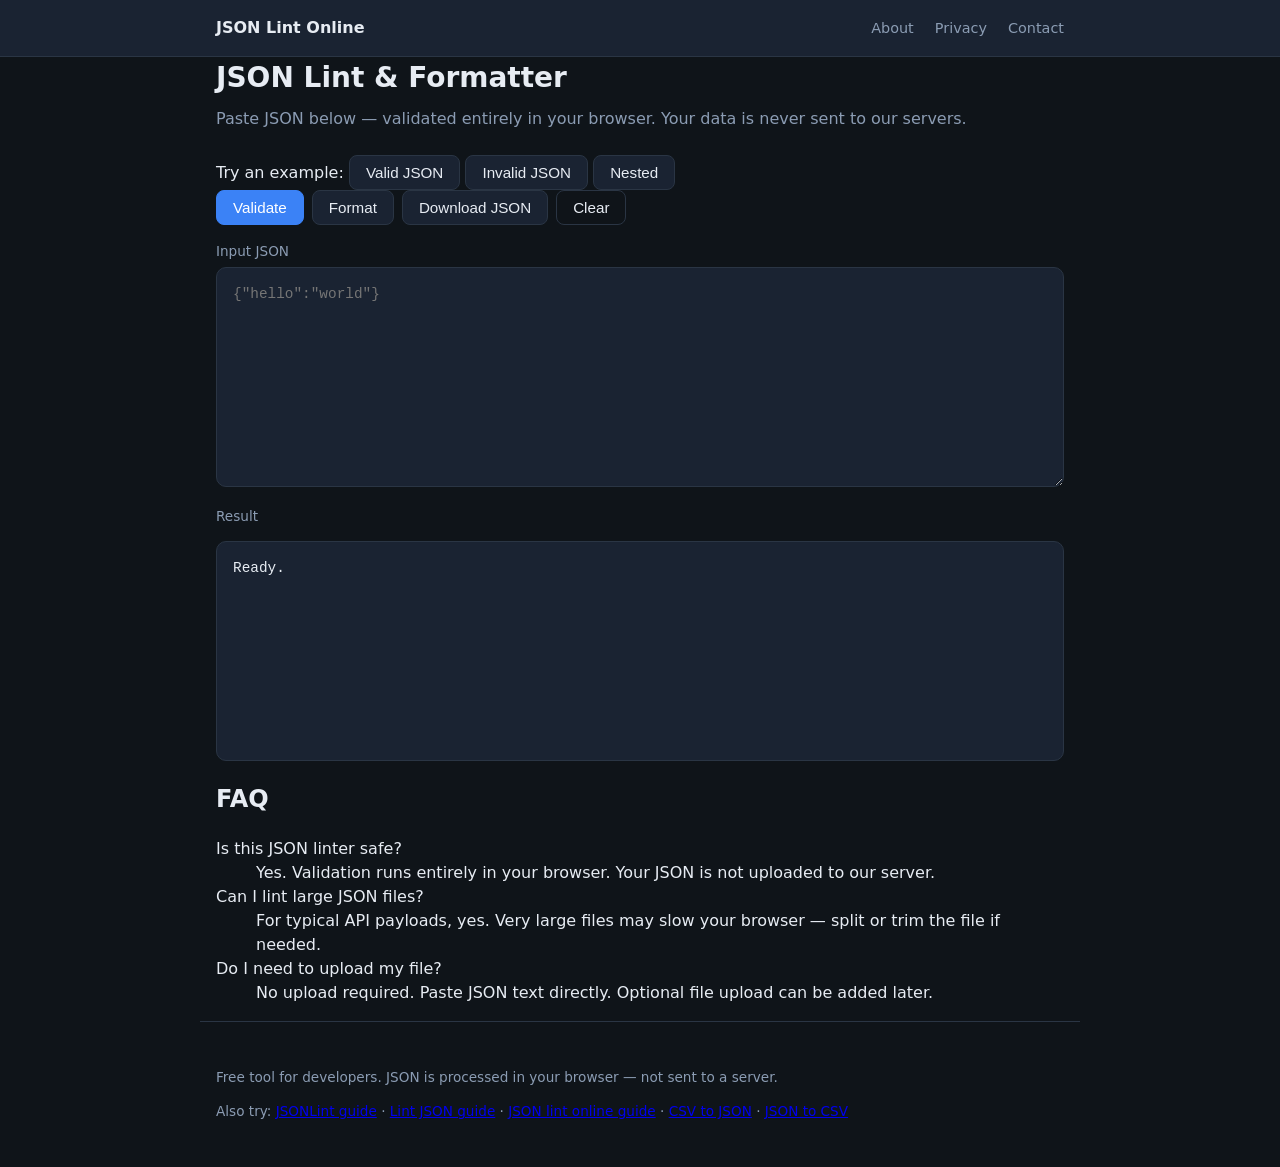
==== index.html @ bdffb9e6 "Add jsonlint.html content page aligned to GSC query jsonlint. Cross-link content pages; update sitem" ====
<!DOCTYPE html>
<html lang="en">
  <head>
    <meta charset="UTF-8" />
    <script async src="https://www.googletagmanager.com/gtag/js?id=G-WXPLZ9SQD4"></script>
    <script>
      window.dataLayer = window.dataLayer || [];
      function gtag() {
        dataLayer.push(arguments);
      }
      gtag("js", new Date());
      gtag("config", "G-WXPLZ9SQD4");
    </script>
    <meta name="google-site-verification" content="0L_odWiMxpRRxOa7MITlnzOhQbnFJM3Ldc9F_dQR2lQ" />
    <meta name="viewport" content="width=device-width, initial-scale=1.0" />
    <title>JSON Lint Online – Validate &amp; Format JSON</title>
    <meta
      name="description"
      content="Free online JSON linter and formatter. Paste JSON, validate syntax, and pretty-print in one click."
    />
    <link rel="stylesheet" href="/style.css" />
  </head>
  <body>
    <header class="site-header">
      <div class="wrap">
        <a class="brand" href="/">JSON Lint Online</a>
        <nav>
          <a href="/about.html">About</a>
          <a href="/privacy.html">Privacy</a>
          <a href="/contact.html">Contact</a>
        </nav>
      </div>
    </header>

    <main class="wrap">
      <h1>JSON Lint &amp; Formatter</h1>
      <p class="lead">Paste JSON below — validated entirely in your browser. Your data is never sent to our servers.</p>

      <div class="examples">
        <span class="examples-label">Try an example:</span>
        <button type="button" class="btn example" data-example="valid">Valid JSON</button>
        <button type="button" class="btn example" data-example="invalid">Invalid JSON</button>
        <button type="button" class="btn example" data-example="nested">Nested</button>
      </div>

      <div class="toolbar">
        <button type="button" id="btn-validate" class="btn primary">Validate</button>
        <button type="button" id="btn-format" class="btn">Format</button>
        <button type="button" id="btn-download" class="btn">Download JSON</button>
        <button type="button" id="btn-clear" class="btn ghost">Clear</button>
      </div>

      <label class="label" for="input">Input JSON</label>
      <textarea id="input" spellcheck="false" placeholder='{"hello":"world"}'></textarea>

      <label class="label" for="output">Result</label>
      <pre id="output" aria-live="polite">Ready.</pre>

      <section class="faq" aria-labelledby="faq-heading">
        <h2 id="faq-heading">FAQ</h2>
        <dl>
          <dt>Is this JSON linter safe?</dt>
          <dd>Yes. Validation runs entirely in your browser. Your JSON is not uploaded to our server.</dd>
          <dt>Can I lint large JSON files?</dt>
          <dd>For typical API payloads, yes. Very large files may slow your browser — split or trim the file if needed.</dd>
          <dt>Do I need to upload my file?</dt>
          <dd>No upload required. Paste JSON text directly. Optional file upload can be added later.</dd>
        </dl>
      </section>
    </main>

    <footer class="site-footer wrap">
      <p>Free tool for developers. JSON is processed in your browser — not sent to a server.</p>
      <p>
        Also try:
        <a href="/jsonlint.html">JSONLint guide</a>
        ·
        <a href="/lint-json.html">Lint JSON guide</a>
        ·
        <a href="/json-lint-online.html">JSON lint online guide</a>
        ·
        <a href="https://site2-csvtojson.pages.dev/" rel="noopener">CSV to JSON</a>
        ·
        <a href="https://site3-jsontocsv.pages.dev/" rel="noopener">JSON to CSV</a>
      </p>
    </footer>

    <script src="/app.js"></script>
  </body>
</html>
---- style.css ----
:root {
  --bg: #0f1419;
  --surface: #1a2332;
  --text: #e7ecf3;
  --muted: #8b9cb3;
  --accent: #3b82f6;
  --ok: #22c55e;
  --err: #f87171;
  --border: #2a3544;
  --font: "Segoe UI", system-ui, sans-serif;
  --mono: ui-monospace, "Cascadia Code", Consolas, monospace;
}

* {
  box-sizing: border-box;
}

body {
  margin: 0;
  font-family: var(--font);
  background: var(--bg);
  color: var(--text);
  line-height: 1.5;
}

.wrap {
  max-width: 880px;
  margin: 0 auto;
  padding: 0 1rem;
}

.site-header {
  border-bottom: 1px solid var(--border);
  background: var(--surface);
}

.site-header .wrap {
  display: flex;
  align-items: center;
  justify-content: space-between;
  min-height: 56px;
}

.brand {
  color: var(--text);
  font-weight: 700;
  text-decoration: none;
}

nav a {
  color: var(--muted);
  text-decoration: none;
  margin-left: 1rem;
  font-size: 0.9rem;
}

nav a:hover {
  color: var(--text);
}

main {
  padding: 2rem 1rem 3rem;
}

h1 {
  margin: 0 0 0.5rem;
  font-size: 1.75rem;
}

.lead {
  color: var(--muted);
  margin: 0 0 1.5rem;
}

.toolbar {
  display: flex;
  gap: 0.5rem;
  flex-wrap: wrap;
  margin-bottom: 1rem;
}

.btn {
  border: 1px solid var(--border);
  background: var(--surface);
  color: var(--text);
  padding: 0.5rem 1rem;
  border-radius: 8px;
  cursor: pointer;
  font-size: 0.95rem;
}

.btn.primary {
  background: var(--accent);
  border-color: var(--accent);
  color: #fff;
}

.btn.ghost {
  background: transparent;
}

.label {
  display: block;
  font-size: 0.85rem;
  color: var(--muted);
  margin: 0.75rem 0 0.35rem;
}

textarea,
#output {
  width: 100%;
  min-height: 220px;
  padding: 1rem;
  border-radius: 10px;
  border: 1px solid var(--border);
  background: var(--surface);
  color: var(--text);
  font-family: var(--mono);
  font-size: 0.9rem;
  line-height: 1.45;
}

#output {
  white-space: pre-wrap;
  overflow: auto;
}

#output.ok {
  border-color: color-mix(in srgb, var(--ok) 50%, var(--border));
}

#output.err {
  border-color: color-mix(in srgb, var(--err) 50%, var(--border));
  color: #fecaca;
}

.site-footer {
  padding: 2rem 1rem;
  border-top: 1px solid var(--border);
  color: var(--muted);
  font-size: 0.85rem;
}

.page-main {
  padding: 2rem 1rem 3rem;
  max-width: 720px;
  margin: 0 auto;
}

.page-main h1 {
  margin-bottom: 1rem;
}

.page-main p {
  color: var(--muted);
}

.page-main a {
  color: var(--accent);
}
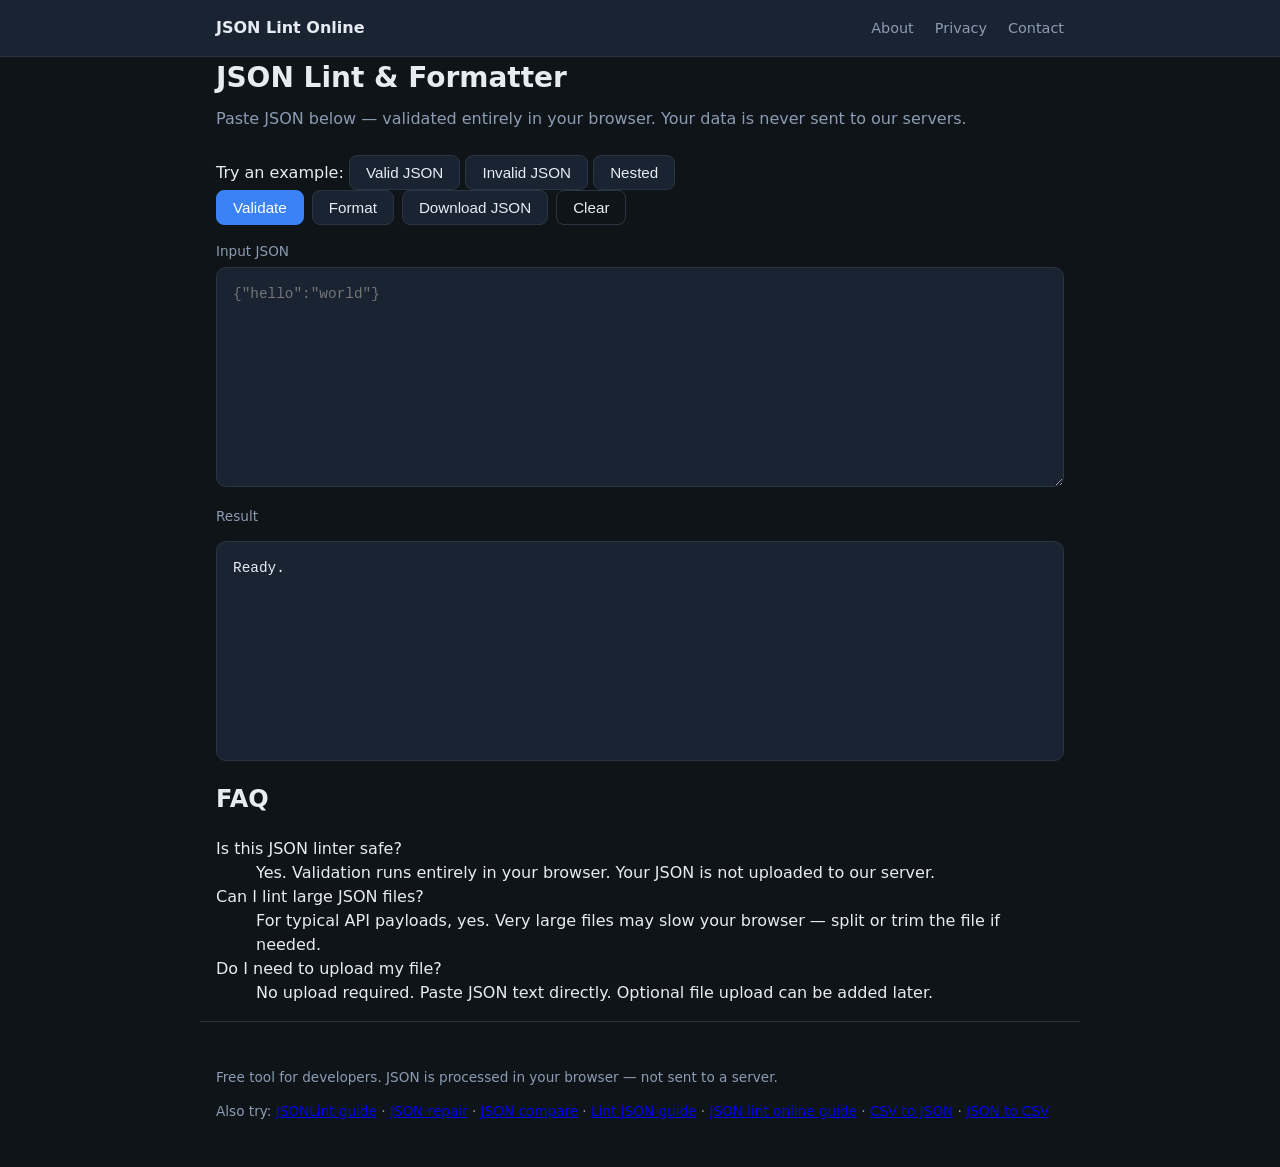
==== commit e176b1c4: "Add json-repair and json-compare guide pages; update sitemap and links. Co-authored-by: Cursor <curs" ====
--- a/index.html
+++ b/index.html
@@ -13,10 +13,10 @@
     </script>
     <meta name="google-site-verification" content="0L_odWiMxpRRxOa7MITlnzOhQbnFJM3Ldc9F_dQR2lQ" />
     <meta name="viewport" content="width=device-width, initial-scale=1.0" />
-    <title>JSON Lint Online – Validate &amp; Format JSON</title>
+    <title>JSON Lint Online – JSONLint-Style Validator &amp; Formatter</title>
     <meta
       name="description"
-      content="Free online JSON linter and formatter. Paste JSON, validate syntax, and pretty-print in one click."
+      content="Free jsonlint-style JSON linter online. Validate syntax, lint json, and pretty-print in your browser — no upload, private, one click."
     />
     <link rel="stylesheet" href="/style.css" />
   </head>
@@ -75,6 +75,10 @@
         Also try:
         <a href="/jsonlint.html">JSONLint guide</a>
         ·
+        <a href="/json-repair.html">JSON repair</a>
+        ·
+        <a href="/json-compare.html">JSON compare</a>
+        ·
         <a href="/lint-json.html">Lint JSON guide</a>
         ·
         <a href="/json-lint-online.html">JSON lint online guide</a>
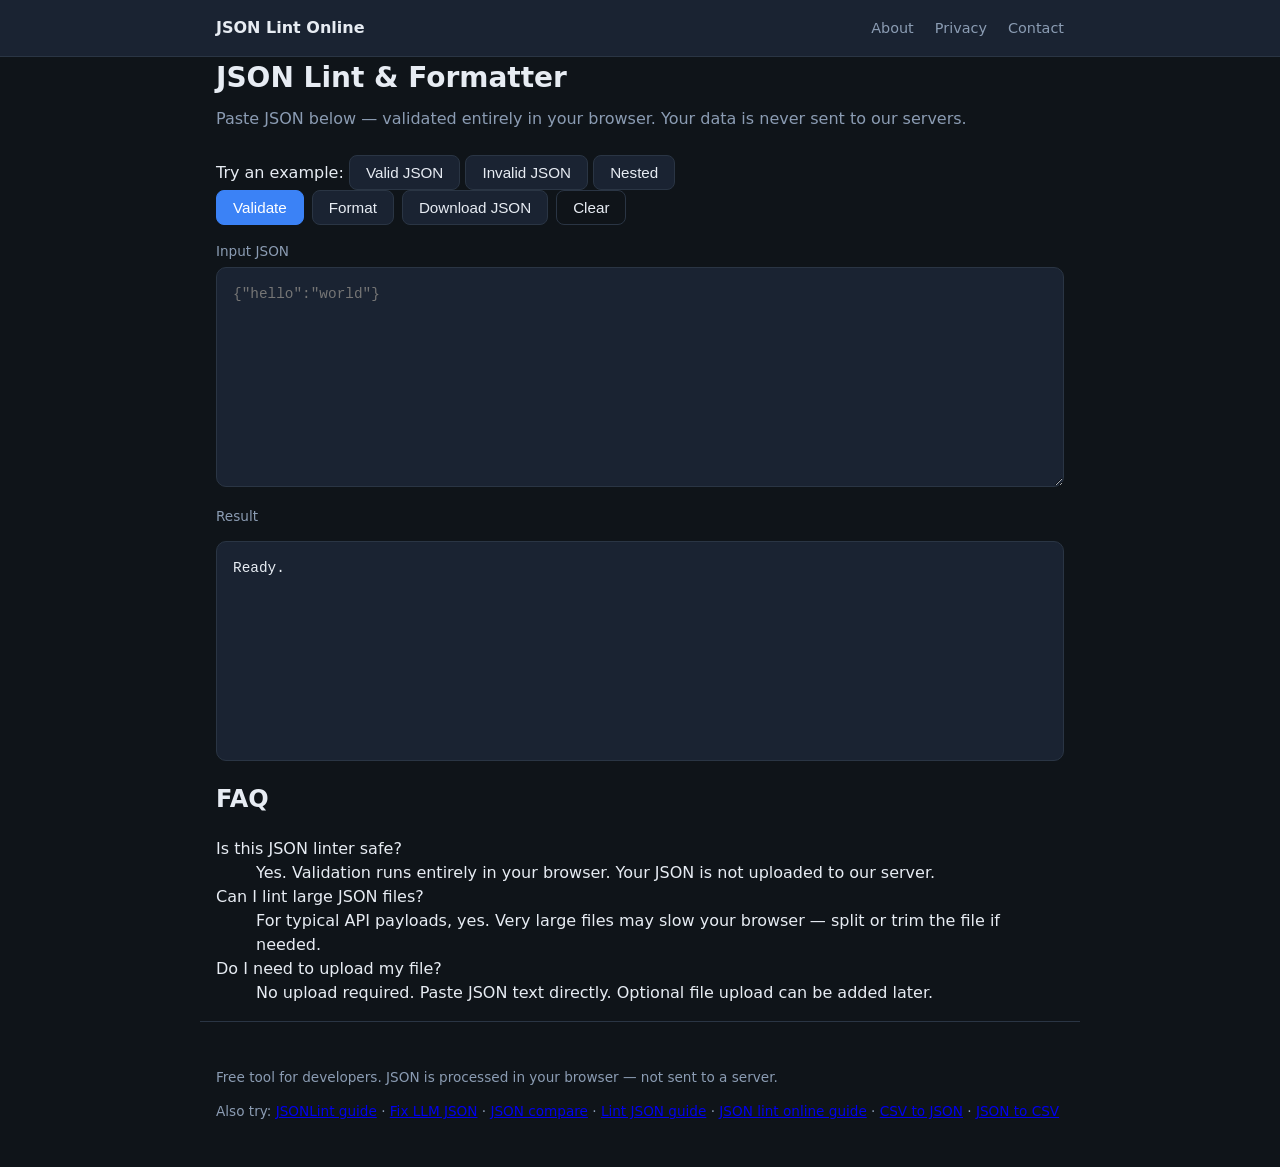
==== commit a7dcf5cf: "Align json-repair with fix LLM JSON intent for ChatGPT and Claude broken output Co-authored-by: Curs" ====
--- a/index.html
+++ b/index.html
@@ -16,7 +16,7 @@
     <title>JSON Lint Online – JSONLint-Style Validator &amp; Formatter</title>
     <meta
       name="description"
-      content="Free jsonlint-style JSON linter online. Validate syntax, lint json, and pretty-print in your browser — no upload, private, one click."
+      content="Free json lint online — validate, lint, and pretty-print JSON in your browser. jsonlint-style tool, no upload, private, one click."
     />
     <link rel="stylesheet" href="/style.css" />
   </head>
@@ -75,7 +75,7 @@
         Also try:
         <a href="/jsonlint.html">JSONLint guide</a>
         ·
-        <a href="/json-repair.html">JSON repair</a>
+        <a href="/json-repair.html">Fix LLM JSON</a>
         ·
         <a href="/json-compare.html">JSON compare</a>
         ·
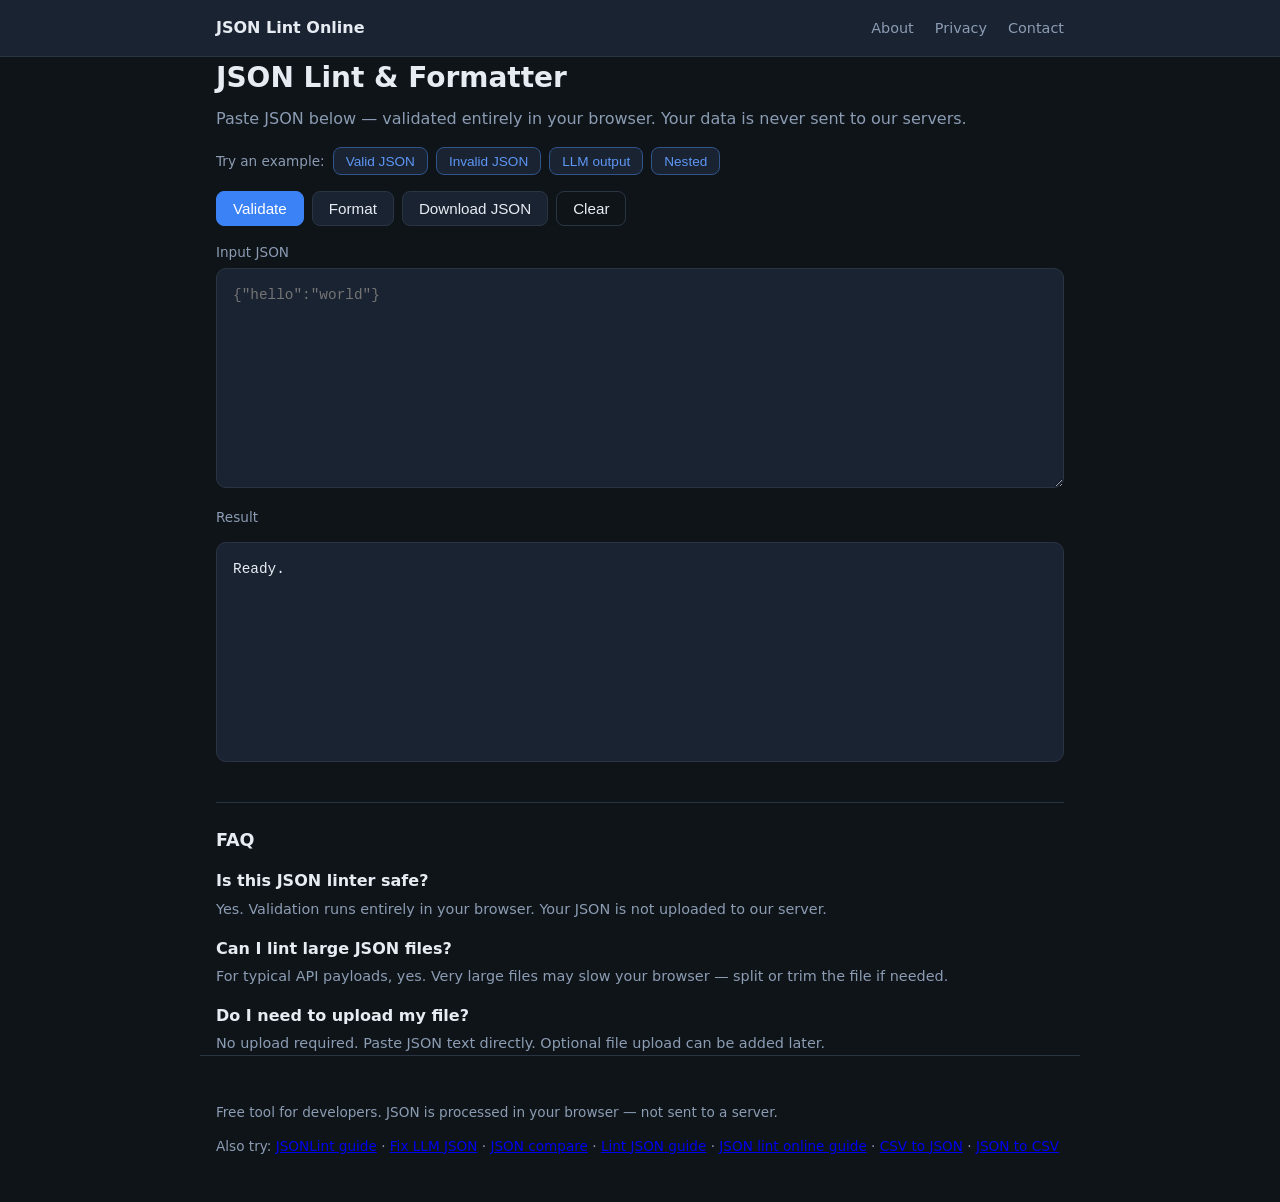
==== commit bf836baf: "Add LLM JSON repair preprocess on validate and format Co-authored-by: Cursor <cursoragent@cursor.com" ====
--- a/index.html
+++ b/index.html
@@ -40,6 +40,7 @@
         <span class="examples-label">Try an example:</span>
         <button type="button" class="btn example" data-example="valid">Valid JSON</button>
         <button type="button" class="btn example" data-example="invalid">Invalid JSON</button>
+        <button type="button" class="btn example" data-example="llm">LLM output</button>
         <button type="button" class="btn example" data-example="nested">Nested</button>
       </div>
 
--- a/style.css
+++ b/style.css
@@ -69,7 +69,53 @@
 
 .lead {
   color: var(--muted);
-  margin: 0 0 1.5rem;
+  margin: 0 0 1rem;
+}
+
+.snippet-answer {
+  margin: 0 0 1rem;
+  padding: 0.75rem 1rem;
+  border-left: 3px solid var(--accent);
+  background: color-mix(in srgb, var(--accent) 8%, var(--bg));
+}
+
+.snippet-answer p {
+  margin: 0;
+}
+
+.snippet-answer p + p {
+  margin-top: 0.35rem;
+  color: var(--muted);
+}
+
+.examples {
+  display: flex;
+  align-items: center;
+  gap: 0.5rem;
+  flex-wrap: wrap;
+  margin-bottom: 1rem;
+}
+
+.examples-label {
+  font-size: 0.85rem;
+  color: var(--muted);
+}
+
+.btn.example {
+  font-size: 0.85rem;
+  padding: 0.35rem 0.75rem;
+  border-color: color-mix(in srgb, var(--accent) 40%, var(--border));
+  color: color-mix(in srgb, var(--accent) 80%, var(--text));
+}
+
+.btn.example:hover {
+  border-color: var(--accent);
+  color: var(--text);
+}
+
+.btn.example.active {
+  border-color: var(--accent);
+  background: color-mix(in srgb, var(--accent) 15%, var(--surface));
 }
 
 .toolbar {
@@ -141,6 +187,36 @@
   font-size: 0.85rem;
 }
 
+.faq {
+  margin-top: 2.5rem;
+  padding-top: 1.5rem;
+  border-top: 1px solid var(--border);
+}
+
+.faq h2 {
+  font-size: 1.1rem;
+  margin: 0 0 1rem;
+}
+
+.faq dl {
+  margin: 0;
+}
+
+.faq dt {
+  font-weight: 600;
+  margin-top: 1rem;
+}
+
+.faq dt:first-of-type {
+  margin-top: 0;
+}
+
+.faq dd {
+  margin: 0.35rem 0 0;
+  color: var(--muted);
+  font-size: 0.9rem;
+}
+
 .page-main {
   padding: 2rem 1rem 3rem;
   max-width: 720px;
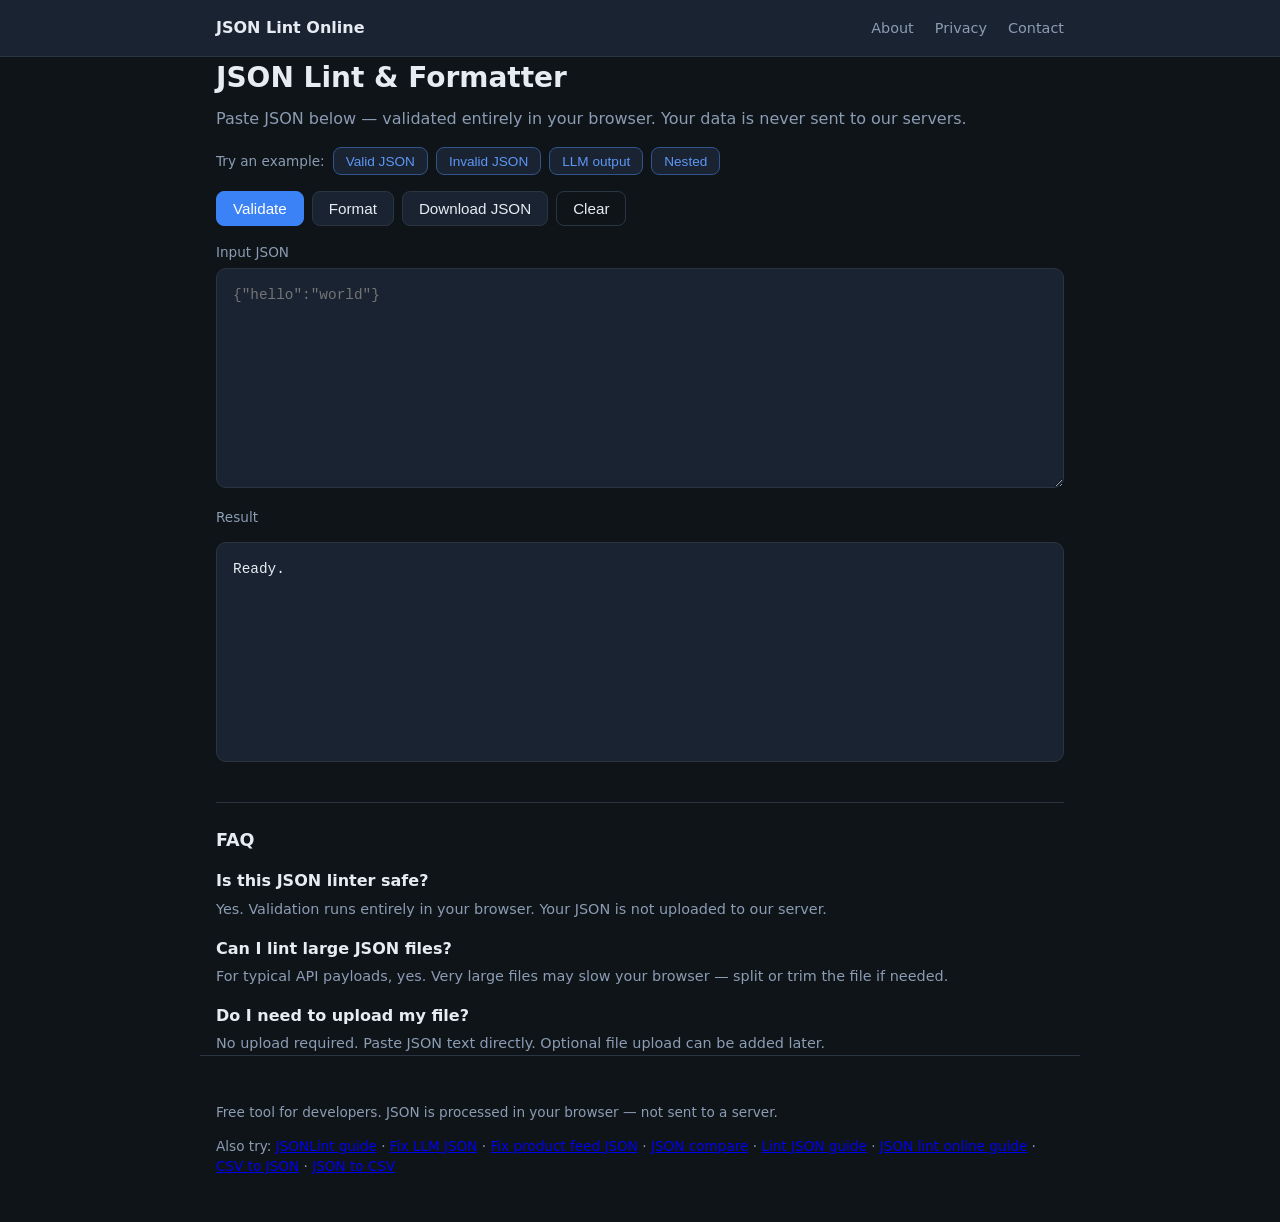
==== commit 44716c35: "Add product-feed-json subpath for e-commerce feed JSON repair. Co-authored-by: Cursor <cursoragent@c" ====
--- a/index.html
+++ b/index.html
@@ -76,7 +76,9 @@
         Also try:
         <a href="/jsonlint.html">JSONLint guide</a>
         ·
-        <a href="/json-repair.html">Fix LLM JSON</a>
+        <a href="/json-repair">Fix LLM JSON</a>
+        ·
+        <a href="/product-feed-json">Fix product feed JSON</a>
         ·
         <a href="/json-compare.html">JSON compare</a>
         ·
